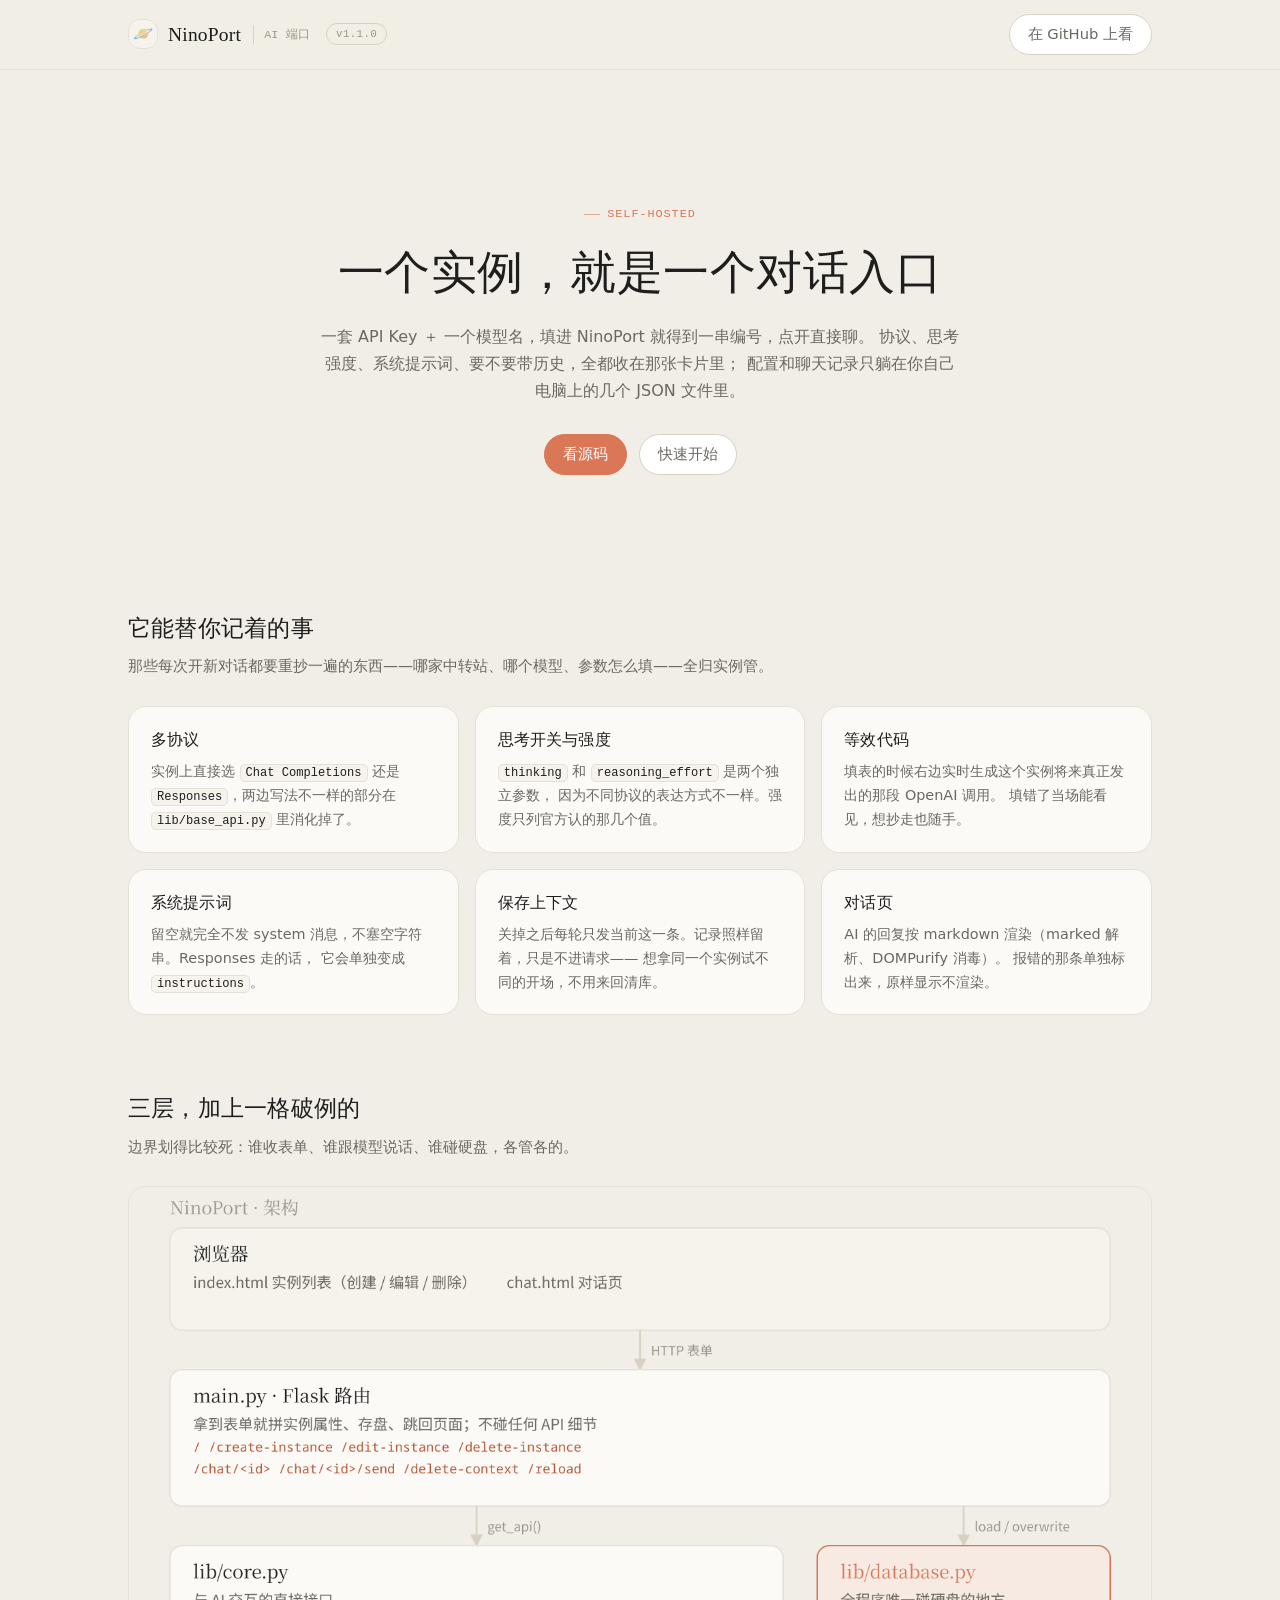
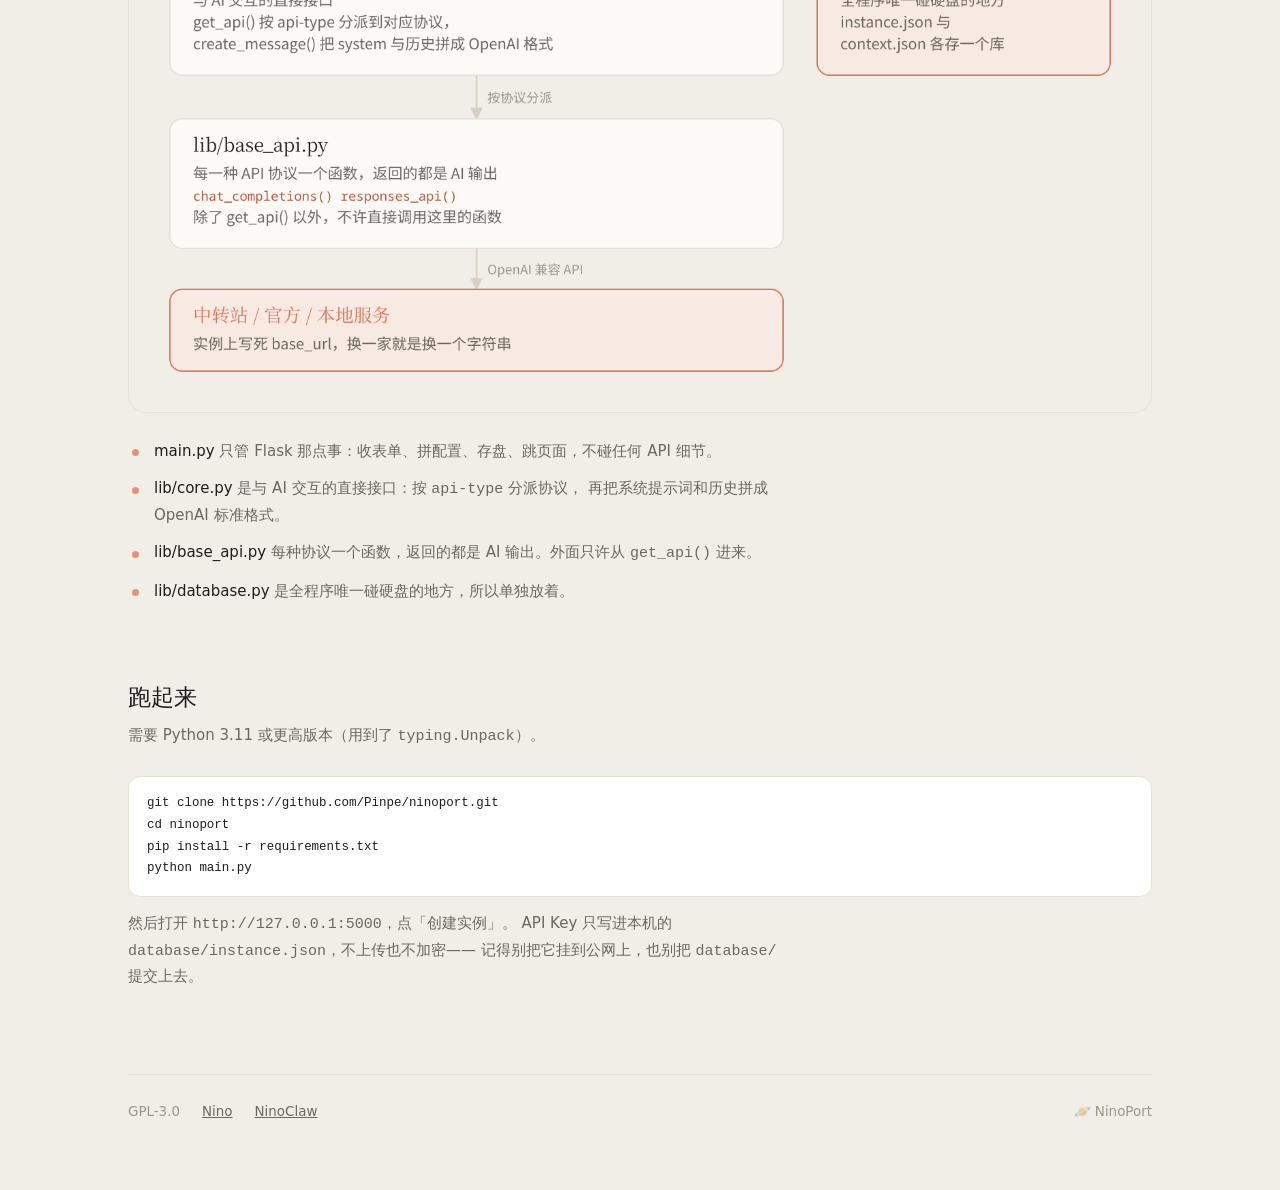
==== index.html @ 9b44b769 "1.2.0" ====
<!DOCTYPE html>
<html lang="zh-CN">
<head>
    <meta charset="UTF-8">
    <meta name="viewport" content="width=device-width, initial-scale=1">
    <title>NinoPort 🪐 · AI 端口</title>
    <meta name="description"
          content="NinoPort 是一个跑在自己电脑上的小面板，一个实例就是一套 API Key 加一个模型，点开就能聊。">

    <!-- 图标＝🪐，由 Noto Color Emoji 渲成 PNG 放在 static/ 里 -->
    <link rel="icon" type="image/png" sizes="32x32" href="static/favicon-32.png">
    <link rel="icon" type="image/png" sizes="64x64" href="static/favicon-64.png">
    <link rel="apple-touch-icon" href="static/apple-touch-icon.png">

    <!-- 跟程序前端共用同一张样式表：配色、字体、按钮、代码块全从它来，
         下面那段 <style> 只补官网自己的几块（首屏、功能卡、分成小节） -->
    <link rel="stylesheet" href="static/style.css">

    <style>
        /* ── 官网专用 ──────────────────────────────────────────────────────── */
        a.btn { text-decoration: none; }

        .site-hero {
            text-align: center;
            padding: 76px 0 60px;
        }

        .site-hero .page-eyebrow { margin-bottom: 18px; }

        .site-hero h1 {
            font-size: clamp(1.85rem, 4.2vw, 2.9rem);
            margin: 0 auto 18px;
            max-width: 17em;
        }

        .site-hero .hero-desc {
            margin: 0 auto;
            max-width: 40em;
            color: var(--text-2);
            font-size: 1rem;
        }

        .hero-actions {
            display: flex;
            flex-wrap: wrap;
            gap: 12px;
            justify-content: center;
            margin-top: 30px;
        }

        /* 一节一节往下走 */
        .sec { margin-top: 78px; }

        .sec > h2 {
            font-size: 1.45rem;
            margin-bottom: 10px;
        }

        .sec-lead {
            margin: 0 0 26px;
            max-width: 44em;
            color: var(--text-2);
        }

        /* 功能卡：跟实例卡一个血统——浅底、细描边、几乎不用阴影 */
        .feat-grid {
            display: grid;
            grid-template-columns: repeat(auto-fill, minmax(252px, 1fr));
            gap: 16px;
        }

        .feat-card {
            background: var(--surface);
            border: 1px solid var(--line);
            border-radius: var(--r-lg);
            padding: 22px 22px 20px;
        }

        .feat-card h3 {
            font-size: 1.02rem;
            margin-bottom: 8px;
        }

        .feat-card p {
            margin: 0;
            color: var(--text-2);
            font-size: .9rem;
            line-height: 1.68;
        }

        .feat-card code {
            font-family: var(--font-mono);
            font-size: .84em;
            background: var(--surface-2);
            border: 1px solid var(--line);
            border-radius: 5px;
            padding: 1px 5px;
            color: var(--text);
        }

        .shot {
            display: block;
            width: 100%;
            height: auto;
            border: 1px solid var(--line);
            border-radius: var(--r-lg);
            background: var(--surface-2);
        }

        .layers {
            list-style: none;
            margin: 0;
            padding: 0;
            max-width: 46em;
        }

        .layers li {
            position: relative;
            padding: 0 0 0 26px;
            margin-bottom: 12px;
            color: var(--text-2);
        }

        .layers li::before {
            content: "";
            position: absolute;
            left: 4px;
            top: .72em;
            width: 7px;
            height: 7px;
            border-radius: 50%;
            background: var(--clay);
            opacity: .75;
        }

        .layers b {
            color: var(--text);
            font-weight: 500;
        }

        /* 命令块：借程序的 .code-panel，只把留白调松一点 */
        .cmd { margin-bottom: 14px; }

        .site-foot {
            margin-top: 84px;
            padding-top: 26px;
            border-top: 1px solid var(--line);
            display: flex;
            flex-wrap: wrap;
            gap: 10px 22px;
            align-items: center;
            color: var(--text-3);
            font-size: .84rem;
        }

        .site-foot a { color: var(--text-2); }
        .site-foot .spacer { flex: 1; }

        @media (max-width: 640px) {
            .site-hero { padding: 48px 0 40px; }
            .sec { margin-top: 56px; }
        }
    </style>
</head>
<body>

<header class="topbar">
    <div class="topbar-inner">
        <a class="brand" href="./">
            <span class="brand-logo" aria-hidden="true">🪐</span>
            <span class="brand-name">NinoPort</span>
            <span class="brand-tail">AI 端口</span>
        </a>
        <span class="brand-version">v1.1.0</span>
        <div class="topbar-spacer"></div>
        <a class="btn btn-ghost" href="https://github.com/Pinpe/ninoport">
            在 GitHub 上看
        </a>
    </div>
</header>

<main class="page">

    <!-- ── 首屏 ──────────────────────────────────────────────────────────── -->
    <section class="site-hero">
        <span class="page-eyebrow">Self-hosted</span>
        <h1>一个实例，就是一个对话入口</h1>
        <p class="hero-desc">
            一套 API Key ＋ 一个模型名，填进 NinoPort 就得到一串编号，点开直接聊。
            协议、思考强度、系统提示词、要不要带历史，全都收在那张卡片里；
            配置和聊天记录只躺在你自己电脑上的几个 JSON 文件里。
        </p>
        <div class="hero-actions">
            <a class="btn btn-primary" href="https://github.com/Pinpe/ninoport">
                看源码
            </a>
            <a class="btn btn-ghost" href="#start">快速开始</a>
        </div>
    </section>

    <!-- ── 功能 ──────────────────────────────────────────────────────────── -->
    <section class="sec">
        <h2>它能替你记着的事</h2>
        <p class="sec-lead">
            那些每次开新对话都要重抄一遍的东西——哪家中转站、哪个模型、参数怎么填——全归实例管。
        </p>

        <div class="feat-grid">
            <div class="feat-card">
                <h3>多协议</h3>
                <p>实例上直接选 <code>Chat Completions</code> 还是
                   <code>Responses</code>，两边写法不一样的部分在 <code>lib/base_api.py</code>
                   里消化掉了。</p>
            </div>
            <div class="feat-card">
                <h3>思考开关与强度</h3>
                <p><code>thinking</code> 和 <code>reasoning_effort</code> 是两个独立参数，
                   因为不同协议的表达方式不一样。强度只列官方认的那几个值。</p>
            </div>
            <div class="feat-card">
                <h3>等效代码</h3>
                <p>填表的时候右边实时生成这个实例将来真正发出的那段 OpenAI 调用。
                   填错了当场能看见，想抄走也随手。</p>
            </div>
            <div class="feat-card">
                <h3>系统提示词</h3>
                <p>留空就完全不发 system 消息，不塞空字符串。Responses 走的话，
                   它会单独变成 <code>instructions</code>。</p>
            </div>
            <div class="feat-card">
                <h3>保存上下文</h3>
                <p>关掉之后每轮只发当前这一条。记录照样留着，只是不进请求——
                   想拿同一个实例试不同的开场，不用来回清库。</p>
            </div>
            <div class="feat-card">
                <h3>对话页</h3>
                <p>AI 的回复按 markdown 渲染（marked 解析、DOMPurify 消毒）。
                   报错的那条单独标出来，原样显示不渲染。</p>
            </div>
        </div>
    </section>

    <!-- ── 架构 ──────────────────────────────────────────────────────────── -->
    <section class="sec">
        <h2>三层，加上一格破例的</h2>
        <p class="sec-lead">
            边界划得比较死：谁收表单、谁跟模型说话、谁碰硬盘，各管各的。
        </p>

        <img class="shot" src="readme_src/architecture.png"
             alt="NinoPort 架构图：浏览器 → main.py 路由 → lib/core.py → lib/base_api.py → 外部 API；lib/database.py 单独管磁盘">

        <ul class="layers" style="margin-top:26px">
            <li><b>main.py</b> 只管 Flask 那点事：收表单、拼配置、存盘、跳页面，不碰任何 API 细节。</li>
            <li><b>lib/core.py</b> 是与 AI 交互的直接接口：按 <code>api-type</code> 分派协议，
                再把系统提示词和历史拼成 OpenAI 标准格式。</li>
            <li><b>lib/base_api.py</b> 每种协议一个函数，返回的都是 AI 输出。外面只许从
                <code>get_api()</code> 进来。</li>
            <li><b>lib/database.py</b> 是全程序唯一碰硬盘的地方，所以单独放着。</li>
        </ul>
    </section>

    <!-- ── 快速开始 ──────────────────────────────────────────────────────── -->
    <section class="sec" id="start">
        <h2>跑起来</h2>
        <p class="sec-lead">
            需要 Python 3.11 或更高版本（用到了 <code>typing.Unpack</code>）。
        </p>

        <pre class="code-panel cmd">git clone https://github.com/Pinpe/ninoport.git
cd ninoport
pip install -r requirements.txt
python main.py</pre>

        <p class="sec-lead">
            然后打开 <code>http://127.0.0.1:5000</code>，点「创建实例」。
            API Key 只写进本机的 <code>database/instance.json</code>，不上传也不加密——
            记得别把它挂到公网上，也别把 <code>database/</code> 提交上去。
        </p>
    </section>

    <footer class="site-foot">
        <span>GPL-3.0</span>
        <a href="https://github.com/Pinpe/nino-ai-chat">Nino</a>
        <a href="https://github.com/Pinpe/ninoclaw">NinoClaw</a>
        <span class="spacer"></span>
        <span>🪐 NinoPort</span>
    </footer>

</main>

</body>
</html>
---- static/style.css ----
/* ============================================================================
   NinoPort · 前端样式表
   浅色人文风 —— 参考 Anthropic 的设计语言：米白纸感底色、衬线标题、
   克制的陶土色点缀、细描边、几乎不用阴影。
   列表页（index.html）与聊天页（chat.html）共用这一张表。
   ========================================================================== */

/* ── 设计变量 ─────────────────────────────────────────────────────────────── */
:root {
    /* 纸与墨 */
    --bg:          #F0EEE6;   /* 页面底色，暖米白 */
    --surface:     #FBFAF7;   /* 卡片 / 弹窗面板 */
    --surface-2:   #F5F3EC;   /* 次级面板、代码块底 */
    --surface-3:   #FFFFFF;   /* 气泡、输入框 */

    --text:        #1F1E1D;
    --text-2:      #6B6862;
    --text-3:      #9C978C;

    --line:        #E5E1D6;
    --line-2:      #D6D1C2;

    /* 陶土色（accent） */
    --clay:        #D97757;
    --clay-deep:   #B65636;
    --clay-soft:   #F7EAE3;
    --clay-line:   #EFD6CA;

    --danger:      #B4432F;
    --danger-soft: #FBECE7;
    --danger-line: #F0D2C8;

    /* 代码染色 */
    --code-kw:     #B0552E;
    --code-str:    #587A55;
    --code-key:    #3E6E8E;
    --code-num:    #8A6A3B;
    --code-com:    #A29D92;

    /* 形状 */
    --r-sm: 8px;
    --r-md: 12px;
    --r-lg: 18px;
    --r-xl: 24px;
    --r-pill: 999px;

    --shadow-sm: 0 1px 2px rgba(31, 30, 29, .05);
    --shadow-md: 0 6px 24px rgba(31, 30, 29, .09);
    --shadow-lg: 0 24px 70px rgba(31, 30, 29, .18);

    --ease: cubic-bezier(.4, 0, .2, 1);
    --dur: .18s;

    /* 字体：全部本地字体簇，不走 CDN */
    /* 标题＝宋体：思源宋体（Noto Serif CJK SC）本机已装，浏览器标准 serif
       栈在这台机器上也是指到它；后面几个是别的机器上的同族宋体备胎 */
    --font-serif: 'Noto Serif CJK SC', 'Source Han Serif SC', 'Songti SC',
                  'SimSun', 'Times New Roman', serif;
    --font-sans:  'Noto Sans CJK SC', 'Noto Sans SC', -apple-system,
                  BlinkMacSystemFont, 'Segoe UI', 'PingFang SC',
                  'Microsoft YaHei', system-ui, sans-serif;
    --font-mono:  'JetBrainsMonoNL Nerd Font', 'JetBrains Mono', 'Noto Sans Mono',
                  ui-monospace, 'SF Mono', Menlo, Consolas, monospace;
}

/* ── 基础 ─────────────────────────────────────────────────────────────────── */
*,
*::before,
*::after { box-sizing: border-box; }

html { -webkit-text-size-adjust: 100%; }

body {
    margin: 0;
    background: var(--bg);
    color: var(--text);
    font-family: var(--font-sans);
    font-size: 15px;
    line-height: 1.7;
    -webkit-font-smoothing: antialiased;
    -moz-osx-font-smoothing: grayscale;
}

h1, h2, h3 {
    margin: 0;
    font-family: var(--font-serif);
    /* 思源宋体 400/500/600/700 全档都在，500＝Medium 是标题最稳的一档；
       再往上加粗，中文和西文一起发胖（实测比过 400/500/600/700） */
    font-weight: 500;
    line-height: 1.35;
    letter-spacing: .01em;
}

p { margin: 0; }

a { color: inherit; }

svg { display: block; }

::selection { background: var(--clay-soft); color: var(--clay-deep); }

:focus-visible {
    outline: 2px solid var(--clay);
    outline-offset: 2px;
    border-radius: 4px;
}

/* 细滚动条 */
* { scrollbar-width: thin; scrollbar-color: var(--line-2) transparent; }
*::-webkit-scrollbar { width: 10px; height: 10px; }
*::-webkit-scrollbar-thumb {
    background: var(--line-2);
    border: 3px solid transparent;
    border-radius: var(--r-pill);
    background-clip: content-box;
}
*::-webkit-scrollbar-thumb:hover { background: var(--text-3); background-clip: content-box; }

/* ── 顶栏 ─────────────────────────────────────────────────────────────────── */
.topbar {
    position: sticky;
    top: 0;
    z-index: 30;
    background: rgba(240, 238, 230, .82);
    backdrop-filter: saturate(140%) blur(12px);
    -webkit-backdrop-filter: saturate(140%) blur(12px);
    border-bottom: 1px solid var(--line);
}

.topbar-inner {
    max-width: 1080px;
    margin: 0 auto;
    padding: 14px 28px;
    display: flex;
    align-items: center;
    gap: 16px;
}

.brand {
    display: inline-flex;
    align-items: center;
    gap: 10px;
    text-decoration: none;
    color: var(--text);
}

/* 站点标记：🪐 坐在一个浅色小方格里 */
.brand-logo {
    flex: none;
    display: inline-flex;
    align-items: center;
    justify-content: center;
    width: 30px;
    height: 30px;
    border: 1px solid var(--line);
    border-radius: var(--r-md);
    background: var(--surface-2);
    font-size: 1.02rem;
    line-height: 1;
}

.brand-name {
    font-family: var(--font-serif);
    font-size: 1.22rem;
    font-weight: 500;
    letter-spacing: .01em;
}

.brand-tail {
    font-family: var(--font-mono);
    font-size: .72rem;
    color: var(--text-3);
    letter-spacing: .02em;
    padding-left: 10px;
    margin-left: 2px;
    border-left: 1px solid var(--line-2);
}

.brand-version {
    flex: none;
    font-family: var(--font-mono);
    font-size: .68rem;
    line-height: 1.5;
    letter-spacing: .03em;
    color: var(--text-3);
    padding: 2px 9px;
    border: 1px solid var(--line-2);
    border-radius: var(--r-pill);
}

.topbar-spacer { flex: 1; }

/* ── 按钮 ─────────────────────────────────────────────────────────────────── */
.btn {
    display: inline-flex;
    align-items: center;
    justify-content: center;
    gap: 8px;
    padding: 9px 18px;
    border: 1px solid transparent;
    border-radius: var(--r-pill);
    background: transparent;
    color: var(--text);
    font-family: inherit;
    font-size: .92rem;
    font-weight: 500;
    line-height: 1.4;
    text-decoration: none;
    cursor: pointer;
    white-space: nowrap;
    transition: background var(--dur) var(--ease), border-color var(--dur) var(--ease),
                color var(--dur) var(--ease), transform var(--dur) var(--ease);
}

.btn:active { transform: translateY(1px); }

.btn-primary {
    background: var(--clay);
    color: #fff;
    border-color: var(--clay);
}
.btn-primary:hover { background: var(--clay-deep); border-color: var(--clay-deep); }

.btn-ghost {
    border-color: var(--line-2);
    color: var(--text-2);
    background: var(--surface-3);
}
.btn-ghost:hover { border-color: var(--text-3); color: var(--text); }

.btn-danger {
    background: var(--danger);
    border-color: var(--danger);
    color: #fff;
}
.btn-danger:hover { background: #9C3826; border-color: #9C3826; }
.btn-danger:focus-visible { outline-color: var(--danger); }

.btn svg { width: 16px; height: 16px; flex: none; }

.icon-btn {
    display: inline-flex;
    align-items: center;
    justify-content: center;
    width: 34px;
    height: 34px;
    padding: 0;
    border: 1px solid transparent;
    border-radius: var(--r-md);
    background: transparent;
    color: var(--text-3);
    cursor: pointer;
    transition: background var(--dur) var(--ease), color var(--dur) var(--ease),
                border-color var(--dur) var(--ease), transform var(--dur) var(--ease);
}
.icon-btn:active { transform: scale(.92); }
.icon-btn svg { width: 17px; height: 17px; }
.icon-btn:hover { background: var(--surface-2); color: var(--text); }
.icon-btn.danger:hover {
    background: var(--danger-soft);
    color: var(--danger);
    border-color: var(--danger-line);
}

/* ── 页面骨架 ─────────────────────────────────────────────────────────────── */
.page {
    max-width: 1080px;
    margin: 0 auto;
    padding: 52px 28px 72px;
}

.page-head {
    margin-bottom: 30px;
    max-width: 640px;
}

.page-eyebrow {
    display: inline-flex;
    align-items: center;
    gap: 7px;
    font-family: var(--font-mono);
    font-size: .74rem;
    letter-spacing: .08em;
    text-transform: uppercase;
    color: var(--clay);
    margin-bottom: 12px;
}
.page-eyebrow::before {
    content: '';
    width: 16px;
    height: 1px;
    background: currentColor;
    opacity: .6;
}

.page-title {
    font-size: 2rem;
    margin-bottom: 10px;
}

.page-desc {
    color: var(--text-2);
    font-size: .95rem;
}

.page-desc code {
    font-family: var(--font-mono);
    font-size: .86em;
    background: var(--surface-2);
    border: 1px solid var(--line);
    border-radius: 5px;
    padding: 1px 5px;
    color: var(--text);
}

/* ── 实例列表 ─────────────────────────────────────────────────────────────── */
.instance-grid {
    display: grid;
    grid-template-columns: repeat(auto-fill, minmax(272px, 1fr));
    gap: 16px;
}

.instance-card {
    position: relative;
    display: flex;
    flex-direction: column;
    gap: 10px;
    padding: 20px 20px 18px;
    background: var(--surface);
    border: 1px solid var(--line);
    border-radius: var(--r-lg);
    box-shadow: var(--shadow-sm);
    transition: border-color var(--dur) var(--ease), transform var(--dur) var(--ease),
                box-shadow var(--dur) var(--ease), background var(--dur) var(--ease);
}

.instance-card:hover {
    border-color: var(--clay-line);
    background: var(--surface-3);
    transform: translateY(-2px);
    box-shadow: var(--shadow-md);
}

/* 按下时压回去一点 —— 点的是铺满整卡的 .card-link，:active 会沿激活链
   冒到卡片本身；写在 :hover 后面，同权重时这一条胜出 */
.instance-card:active {
    transform: translateY(0) scale(.988);
    border-color: var(--line-2);
    box-shadow: var(--shadow-sm);
}

/* 整卡可点：铺一层透明链接，删除按钮压在上面 */
.card-link {
    position: absolute;
    inset: 0;
    border-radius: inherit;
    z-index: 1;
}

.card-link:focus-visible { outline-offset: 3px; }

.card-head {
    position: relative;
    z-index: 2;
    display: flex;
    align-items: flex-start;
    justify-content: space-between;
    gap: 10px;
    pointer-events: none; /* 默认穿透给 card-link */
}

.card-head .icon-btn { pointer-events: auto; }

/* 卡片右上角那组按钮（编辑 / 清空记录 / 删除） */
.card-actions {
    display: flex;
    align-items: center;
    gap: 1px;
    flex: none;
}

.card-model {
    font-family: var(--font-serif);
    font-size: 1.16rem;
    font-weight: 500;
    line-height: 1.4;
    overflow-wrap: anywhere;
}

.card-id {
    font-family: var(--font-mono);
    font-size: .76rem;
    color: var(--text-3);
    letter-spacing: .04em;
}

.card-foot {
    position: relative;
    z-index: 2;
    pointer-events: none;
    margin-top: 4px;
    padding-top: 12px;
    border-top: 1px solid var(--line);
    font-size: .82rem;
    color: var(--clay);
    display: flex;
    align-items: center;
    gap: 6px;
}

.card-foot svg { width: 14px; height: 14px; }

/* ── 空状态 ───────────────────────────────────────────────────────────────── */
.empty {
    display: flex;
    flex-direction: column;
    align-items: center;
    text-align: center;
    gap: 6px;
    padding: 64px 24px;
    background: var(--surface);
    border: 1px dashed var(--line-2);
    border-radius: var(--r-lg);
}

.empty-mark {
    width: 44px;
    height: 44px;
    color: var(--line-2);
    margin-bottom: 8px;
}

.empty-title {
    font-family: var(--font-serif);
    font-size: 1.1rem;
    font-weight: 500;
}

.empty-desc {
    color: var(--text-2);
    font-size: .9rem;
    max-width: 380px;
    margin-bottom: 14px;
}

/* ── 弹窗 ─────────────────────────────────────────────────────────────────── */
.modal-mask {
    position: fixed;
    inset: 0;
    z-index: 100;
    display: none;
    align-items: center;
    justify-content: center;
    padding: 24px;
    background: rgba(31, 30, 29, .38);
    backdrop-filter: blur(3px);
    -webkit-backdrop-filter: blur(3px);
}

.modal-mask.is-open {
    display: flex;
    animation: mask-in .16s var(--ease);
}

@keyframes mask-in { from { opacity: 0; } to { opacity: 1; } }

.modal-panel {
    display: flex;
    flex-direction: column;
    width: 100%;
    max-height: calc(100vh - 48px);
    max-height: calc(100dvh - 48px);
    background: var(--surface);
    border: 1px solid var(--line);
    border-radius: var(--r-xl);
    box-shadow: var(--shadow-lg);
    overflow: hidden;
    animation: panel-in .2s var(--ease);
}

@keyframes panel-in {
    from { opacity: 0; transform: translateY(10px) scale(.985); }
    to   { opacity: 1; transform: none; }
}

.modal-lg { max-width: 1040px; }
.modal-sm { max-width: 420px; }

.modal-head {
    display: flex;
    align-items: flex-start;
    gap: 16px;
    padding: 22px 24px 18px;
    border-bottom: 1px solid var(--line);
}

.modal-head-text { flex: 1; min-width: 0; }

.modal-title {
    font-family: var(--font-serif);
    font-size: 1.24rem;
    font-weight: 500;
}

.modal-sub {
    color: var(--text-2);
    font-size: .86rem;
    margin-top: 3px;
}

.modal-close {
    flex: none;
    margin: -4px -6px 0 0;
}

.modal-body {
    flex: 1;
    min-height: 0;
    overflow: hidden;
    /* 自己也当弹性列 ——— 见下面 .create-body 的注释 */
    display: flex;
    flex-direction: column;
}

.modal-foot {
    display: flex;
    align-items: center;
    gap: 10px;
    padding: 16px 24px;
    border-top: 1px solid var(--line);
    background: var(--surface);
}

.modal-foot .spacer { flex: 1; }

.modal-foot-note {
    font-size: .8rem;
    color: var(--text-3);
}

/* 纵向滚动的小弹窗 */
.modal-scroll { overflow-y: auto; padding: 22px 24px; }

/* ── 创建实例：大弹窗，左右两栏 ──────────────────────────────────────────── */
/* 两栏的高必须由外面「给」，不能由内容「顶」：
   之前写 height:100% —— 面板只有 max-height（高度不确定），
   .modal-body 又是 flex 项 → 百分比算不出来、退回 auto → 左栏被撑到 720px 高，
   比容器还高 265px，于是它自己不溢出、overflow-y 永远不生效，
   内容被 .modal-body 的 overflow:hidden 直接切掉（他说的「被截断」就是这个）。
   改成 flex 拿高度 + 行高 minmax(0,1fr)，两栏才真的 = 容器高，左栏才会滚。 */
.create-body {
    display: grid;
    grid-template-columns: minmax(0, 1fr) minmax(0, 1fr);
    grid-template-rows: minmax(0, 1fr);
    flex: 1;
    min-height: 0;
}

.create-pane {
    min-width: 0;
    min-height: 0;
    overflow-y: auto;
    overscroll-behavior: contain;   /* 滚到底别带着后面整页一起滚 */
    /* 窗口矮的时候这里是唯一提示「下面还有」，别用太浅的色 */
    scrollbar-color: var(--text-3) transparent;
    padding: 20px 24px 18px;
}

.create-pane + .create-pane {
    border-left: 1px solid var(--line);
    background: var(--surface-2);
}

.field { margin-bottom: 13px; }

.field-label {
    display: flex;
    align-items: baseline;
    gap: 8px;
    margin-bottom: 7px;
    font-size: .88rem;
    font-weight: 500;
}

.field-tag {
    font-family: var(--font-mono);
    font-size: .7rem;
    color: var(--text-3);
    letter-spacing: .02em;
}

.field-hint {
    margin-top: 4px;
    font-size: .78rem;
    line-height: 1.6;
    color: var(--text-3);
}

.input,
.textarea,
.select {
    width: 100%;
    padding: 10px 13px;
    background: var(--surface-3);
    border: 1px solid var(--line-2);
    border-radius: var(--r-md);
    color: var(--text);
    font-family: var(--font-mono);
    font-size: .87rem;
    line-height: 1.5;
    transition: border-color var(--dur) var(--ease), box-shadow var(--dur) var(--ease),
                background var(--dur) var(--ease);
}

/* 系统提示词框：不给手动拖角（在会滚的左栏里拖着别扭），改成跟着内容
   自己长高，长到 240px 为止、再多就在框里滚。高度由 JS 设（见 index.html） */
.textarea {
    font-family: var(--font-sans);
    font-size: .9rem;
    line-height: 1.65;
    resize: none;
    min-height: 84px;
    max-height: 240px;
    overflow-y: auto;
}

.select {
    appearance: none;
    -webkit-appearance: none;
    padding-right: 36px;
    cursor: pointer;
    background-image: url("data:image/svg+xml,%3Csvg xmlns='http://www.w3.org/2000/svg' viewBox='0 0 24 24' fill='none' stroke='%236B6862' stroke-width='2' stroke-linecap='round'%3E%3Cpath d='m6 9 6 6 6-6'/%3E%3C/svg%3E");
    background-repeat: no-repeat;
    background-position: right 11px center;
    background-size: 15px;
}

.input::placeholder,
.textarea::placeholder { color: var(--text-3); font-family: var(--font-sans); }

.input:focus,
.textarea:focus,
.select:focus {
    outline: none;
    border-color: var(--clay);
    background: var(--surface-3);
    box-shadow: 0 0 0 3px var(--clay-soft);
}

/* 开关式复选框 */
.switch-row {
    display: flex;
    align-items: flex-start;
    gap: 11px;
    padding: 11px 13px;
    background: var(--surface-3);
    border: 1px solid var(--line-2);
    border-radius: var(--r-md);
    cursor: pointer;
    transition: border-color var(--dur) var(--ease), background var(--dur) var(--ease);
}

.switch-row:hover { border-color: var(--text-3); }

.switch-row input[type="checkbox"] {
    appearance: none;
    -webkit-appearance: none;
    flex: none;
    width: 34px;
    height: 20px;
    margin: 1px 0 0;
    border-radius: var(--r-pill);
    background: var(--line-2);
    position: relative;
    cursor: pointer;
    transition: background var(--dur) var(--ease);
}

.switch-row input[type="checkbox"]::after {
    content: '';
    position: absolute;
    top: 2px;
    left: 2px;
    width: 16px;
    height: 16px;
    border-radius: 50%;
    background: #fff;
    box-shadow: var(--shadow-sm);
    transition: transform var(--dur) var(--ease);
}

.switch-row input[type="checkbox"]:checked { background: var(--clay); }
.switch-row input[type="checkbox"]:checked::after { transform: translateX(14px); }
.switch-row input[type="checkbox"]:focus-visible { outline: 2px solid var(--clay); outline-offset: 2px; }

.switch-text { display: block; min-width: 0; }
.switch-title { display: block; font-size: .88rem; font-weight: 500; line-height: 1.5; }
.switch-desc {
    display: block;
    font-size: .78rem;
    color: var(--text-3);
    line-height: 1.55;
    margin-top: 2px;
}

/* ── 右侧：等效 API 代码 ──────────────────────────────────────────────────── */
.code-head {
    display: flex;
    align-items: center;
    gap: 10px;
    margin-bottom: 12px;
}

.code-head-label {
    font-family: var(--font-mono);
    font-size: .74rem;
    letter-spacing: .08em;
    text-transform: uppercase;
    color: var(--text-3);
}

.code-head .spacer { flex: 1; }

.code-copy {
    font-family: var(--font-sans);
    font-size: .78rem;
    color: var(--text-2);
    background: var(--surface-3);
    border: 1px solid var(--line-2);
    border-radius: var(--r-pill);
    padding: 4px 12px;
    cursor: pointer;
    display: inline-flex;
    align-items: center;
    gap: 6px;
    transition: all var(--dur) var(--ease);
}
.code-copy svg { width: 13px; height: 13px; }
.code-copy:hover { border-color: var(--text-3); color: var(--text); }
.code-copy.is-done { color: var(--code-str); border-color: var(--code-str); }

.code-panel {
    margin: 0;
    padding: 16px 18px;
    background: var(--surface-3);
    border: 1px solid var(--line);
    border-radius: var(--r-md);
    font-family: var(--font-mono);
    font-size: .78rem;
    line-height: 1.75;
    color: var(--text);
    overflow-x: auto;
    white-space: pre;
    tab-size: 4;
    -moz-tab-size: 4;
}

.tok-kw  { color: var(--code-kw); }
.tok-str { color: var(--code-str); }
.tok-key { color: var(--code-key); }
.tok-num { color: var(--code-num); }
.tok-com { color: var(--code-com); font-style: italic; }

.code-note {
    margin-top: 12px;
    font-size: .78rem;
    line-height: 1.65;
    color: var(--text-3);
}

/* ── 删除确认：小弹窗 ─────────────────────────────────────────────────────── */
.confirm-text {
    font-size: .92rem;
    color: var(--text-2);
    line-height: 1.75;
}

.confirm-target {
    display: inline-block;
    font-family: var(--font-mono);
    font-size: .84rem;
    color: var(--text);
    background: var(--surface-2);
    border: 1px solid var(--line);
    border-radius: 5px;
    padding: 1px 6px;
    margin: 0 2px;
}

.confirm-warn { color: var(--danger); }

/* ============================================================================
   聊天页
   ========================================================================== */
.chat-shell {
    display: flex;
    flex-direction: column;
    height: 100vh;
    height: 100dvh;
}

.chat-topbar {
    flex: none;
    display: flex;
    align-items: center;
    gap: 12px;
    padding: 12px 20px;
    background: rgba(240, 238, 230, .86);
    backdrop-filter: saturate(140%) blur(12px);
    -webkit-backdrop-filter: saturate(140%) blur(12px);
    border-bottom: 1px solid var(--line);
}

.chat-title { flex: 1; min-width: 0; }

.chat-id {
    font-family: var(--font-serif);
    font-size: 1.05rem;
    font-weight: 500;
}

.chat-sub {
    font-family: var(--font-mono);
    font-size: .74rem;
    color: var(--text-3);
    letter-spacing: .03em;
    margin-left: 8px;
}

.chat-scroll {
    flex: 1;
    min-height: 0;
    overflow-y: auto;
    overscroll-behavior: contain;
}

.chat-inner {
    max-width: 780px;
    margin: 0 auto;
    padding: 30px 20px 8px;
    display: flex;
    flex-direction: column;
    gap: 16px;
}

.chat-empty {
    text-align: center;
    padding: 60px 20px;
    color: var(--text-3);
}
.chat-empty .empty-mark { margin: 0 auto 12px; }
.chat-empty-title {
    font-family: var(--font-serif);
    font-size: 1.05rem;
    color: var(--text-2);
}

/* 气泡 */
.msg-row { display: flex; }
.msg-row.msg-user { justify-content: flex-end; }
.msg-row.msg-ai   { justify-content: flex-start; }

.bubble {
    max-width: 84%;
    padding: 11px 16px;
    border-radius: 16px;
    font-size: .93rem;
    line-height: 1.72;
    word-break: break-word;
    overflow-wrap: anywhere;
}

.bubble-text { white-space: pre-wrap; }

/* 用户：陶土色实心，右下角收一点 */
.msg-user .bubble {
    background: var(--clay);
    color: #fff;
    border-bottom-right-radius: 6px;
}

/* AI：纸白 + 细描边，左下角收一点 */
.msg-ai .bubble {
    background: var(--surface-3);
    border: 1px solid var(--line);
    color: var(--text);
    border-bottom-left-radius: 6px;
    box-shadow: var(--shadow-sm);
}

.msg-ai .bubble.is-error {
    background: var(--danger-soft);
    border-color: var(--danger-line);
}

/* 等待回复 */
.msg-ai .bubble.is-waiting {
    display: inline-flex;
    align-items: center;
    gap: 8px;
    color: var(--text-3);
    font-size: .87rem;
}

/* 「正在回复」和后面那三点之间的呼吸位（原来 8px，太贴着字了） */
.waiting-line {
    display: inline-flex;
    align-items: center;
    gap: 14px;
}

.dots { display: inline-flex; gap: 3px; }
.dots i {
    width: 4px;
    height: 4px;
    border-radius: 50%;
    background: currentColor;
    animation: dot-pulse 1.1s var(--ease) infinite;
}
.dots i:nth-child(2) { animation-delay: .16s; }
.dots i:nth-child(3) { animation-delay: .32s; }

@keyframes dot-pulse {
    0%, 60%, 100% { opacity: .25; transform: translateY(0); }
    30%           { opacity: 1;   transform: translateY(-2px); }
}

/* ═══ AI 回复的 markdown 样式 ═════════════════════════════════════════════
   只作用于 .bubble-text.md（也就是渲染过的 AI 气泡）。你说的、报错的
   气泡没有这个类，照旧按纯文本 pre-wrap 显示，换行不会被吃掉。 */
.bubble-text.md {
    white-space: normal;   /* 这里交给 HTML 排版；pre-wrap 会让源码里的缩进全跑出来 */
}

.bubble-text.md > *:first-child { margin-top: 0; }
.bubble-text.md > *:last-child  { margin-bottom: 0; }

.bubble-text.md p { margin: 0 0 .72em; }

.bubble-text.md h1,
.bubble-text.md h2,
.bubble-text.md h3,
.bubble-text.md h4,
.bubble-text.md h5,
.bubble-text.md h6 {
    font-family: var(--font-serif);
    font-weight: 500;
    line-height: 1.4;
    margin: 1.15em 0 .5em;
}
.bubble-text.md h1 { font-size: 1.3em; }
.bubble-text.md h2 { font-size: 1.18em; }
.bubble-text.md h3 { font-size: 1.07em; }
.bubble-text.md h4,
.bubble-text.md h5,
.bubble-text.md h6 { font-size: 1em; color: var(--text-2); }

.bubble-text.md ul,
.bubble-text.md ol { margin: 0 0 .72em; padding-left: 1.45em; }
.bubble-text.md li { margin: .18em 0; }
.bubble-text.md li > ul,
.bubble-text.md li > ol { margin: .18em 0 .1em; }
.bubble-text.md li::marker { color: var(--clay); }
.bubble-text.md ul li::marker { font-size: .9em; }

.bubble-text.md strong { font-weight: 600; }
.bubble-text.md em { font-style: italic; }
.bubble-text.md del { color: var(--text-3); }

.bubble-text.md a {
    color: var(--clay-deep);
    text-decoration: underline;
    text-underline-offset: 2px;
    text-decoration-color: var(--clay-line);
}
.bubble-text.md a:hover { text-decoration-color: var(--clay-deep); }

/* 行内代码 */
.bubble-text.md code {
    font-family: var(--font-mono);
    font-size: .88em;
    background: var(--surface-2);
    border: 1px solid var(--line);
    border-radius: 5px;
    padding: .1em .34em;
    white-space: break-spaces;
}

/* 代码块 */
.bubble-text.md pre {
    background: var(--surface-2);
    border: 1px solid var(--line);
    border-radius: var(--r-sm);
    padding: 11px 13px;
    margin: 0 0 .72em;
    overflow-x: auto;
    line-height: 1.6;
}
.bubble-text.md pre code {
    background: none;
    border: 0;
    border-radius: 0;
    padding: 0;
    font-size: .86em;
    white-space: pre;
}

.bubble-text.md blockquote {
    margin: 0 0 .72em;
    padding: .1em 0 .1em .85em;
    border-left: 3px solid var(--clay-line);
    color: var(--text-2);
}
.bubble-text.md blockquote > *:last-child { margin-bottom: 0; }

.bubble-text.md hr {
    border: 0;
    border-top: 1px solid var(--line-2);
    margin: 1em 0;
}

/* 表格：气泡窄，宽了就让它自己横着滚，别撑破。
   气泡本身是 flex 项、宽度由内容顶出来，「把短列压断行」的元凶不是宽度，
   是下面 th/td 上的 overflow-wrap —— 见那儿的注释 */
.bubble-text.md table {
    display: block;
    width: 100%;
    max-width: 100%;
    overflow-x: auto;
    border-collapse: collapse;
    margin: 0 0 .72em;
    font-size: .92em;
}
.bubble-text.md th,
.bubble-text.md td {
    border: 1px solid var(--line-2);
    padding: 5px 10px;
    text-align: left;
    /* 气泡上挂着 overflow-wrap:anywhere（为了让长网址在正文里断行），
       它会把单元格的「最小宽度」算成一个字符 —— 短列于是被压到只剩一个字，
       「string」断成 stri/ng。表格里改回 normal，单元格至少放得下最长的词；
       真放不下就整张表横向滚动，反正上面有 overflow-x */
    overflow-wrap: normal;
    word-break: normal;
}
.bubble-text.md th { background: var(--surface-2); font-weight: 600; }

.bubble-text.md img {
    max-width: 100%;
    height: auto;
    border-radius: var(--r-sm);
    border: 1px solid var(--line);
}

/* 输入区 */
.composer {
    flex: none;
    border-top: 1px solid var(--line);
    background: rgba(240, 238, 230, .9);
    backdrop-filter: saturate(140%) blur(12px);
    -webkit-backdrop-filter: saturate(140%) blur(12px);
}

.composer-inner {
    max-width: 780px;
    margin: 0 auto;
    padding: 14px 20px 18px;
    display: flex;
    align-items: flex-end;
    gap: 10px;
}

.composer-input {
    flex: 1;
    min-width: 0;
    padding: 11px 15px;
    background: var(--surface-3);
    border: 1px solid var(--line-2);
    border-radius: var(--r-lg);
    color: var(--text);
    font-family: var(--font-sans);
    font-size: .93rem;
    line-height: 1.65;
    resize: none;
    max-height: 168px;
    transition: border-color var(--dur) var(--ease), box-shadow var(--dur) var(--ease);
}

.composer-input::placeholder { color: var(--text-3); }

.composer-input:focus {
    outline: none;
    border-color: var(--clay);
    box-shadow: 0 0 0 3px var(--clay-soft);
}

.composer-input:disabled,
.composer-input[readonly] {   /* 发出去之后锁定：只读、照常提交 */
    background: var(--surface-2);
    color: var(--text-2);
    cursor: progress;
}

.btn-send {
    flex: none;
    width: 42px;
    height: 42px;
    padding: 0;
    border-radius: 50%;
}
.btn-send svg { width: 18px; height: 18px; }

.btn-send:disabled {
    background: var(--line-2);
    border-color: var(--line-2);
    color: var(--surface);
    cursor: progress;
    transform: none;
}

.composer-hint {
    max-width: 780px;
    margin: -10px auto 0;
    padding: 0 20px 12px;
    font-size: .74rem;
    color: var(--text-3);
    font-family: var(--font-mono);
    letter-spacing: .01em;
}

/* ── 响应式 ───────────────────────────────────────────────────────────────── */
@media (max-width: 900px) {
    /* 窄屏改单列：两栏按内容上下排，由 .modal-body 整块滚 */
    .create-body {
        grid-template-columns: minmax(0, 1fr);
        grid-template-rows: none;
        flex: none;
    }
    .create-pane + .create-pane {
        border-left: none;
        border-top: 1px solid var(--line);
    }
    .modal-panel { max-height: calc(100dvh - 24px); }
    .create-pane { overflow-y: visible; }
    .modal-body { overflow-y: auto; }
}

@media (max-width: 640px) {
    .page { padding: 34px 18px 56px; }
    .topbar-inner { padding: 12px 18px; }
    .brand-tail { display: none; }
    .page-title { font-size: 1.6rem; }
    .modal-mask { padding: 12px; }
    .modal-head, .modal-foot { padding-left: 18px; padding-right: 18px; }
    .create-pane { padding: 18px; }
    .instance-grid { grid-template-columns: 1fr; }
    .bubble { max-width: 92%; }
    .chat-inner { padding: 20px 14px 6px; }
    .composer-inner { padding: 12px 14px 14px; }
    .composer-hint { padding: 0 14px 10px; }
    .modal-foot-note { display: none; }
}

/* ── 无障碍 ───────────────────────────────────────────────────────────────── */
@media (prefers-reduced-motion: reduce) {
    *, *::before, *::after {
        animation-duration: .01ms !important;
        animation-iteration-count: 1 !important;
        transition-duration: .01ms !important;
    }
}

.no-scroll { overflow: hidden; }
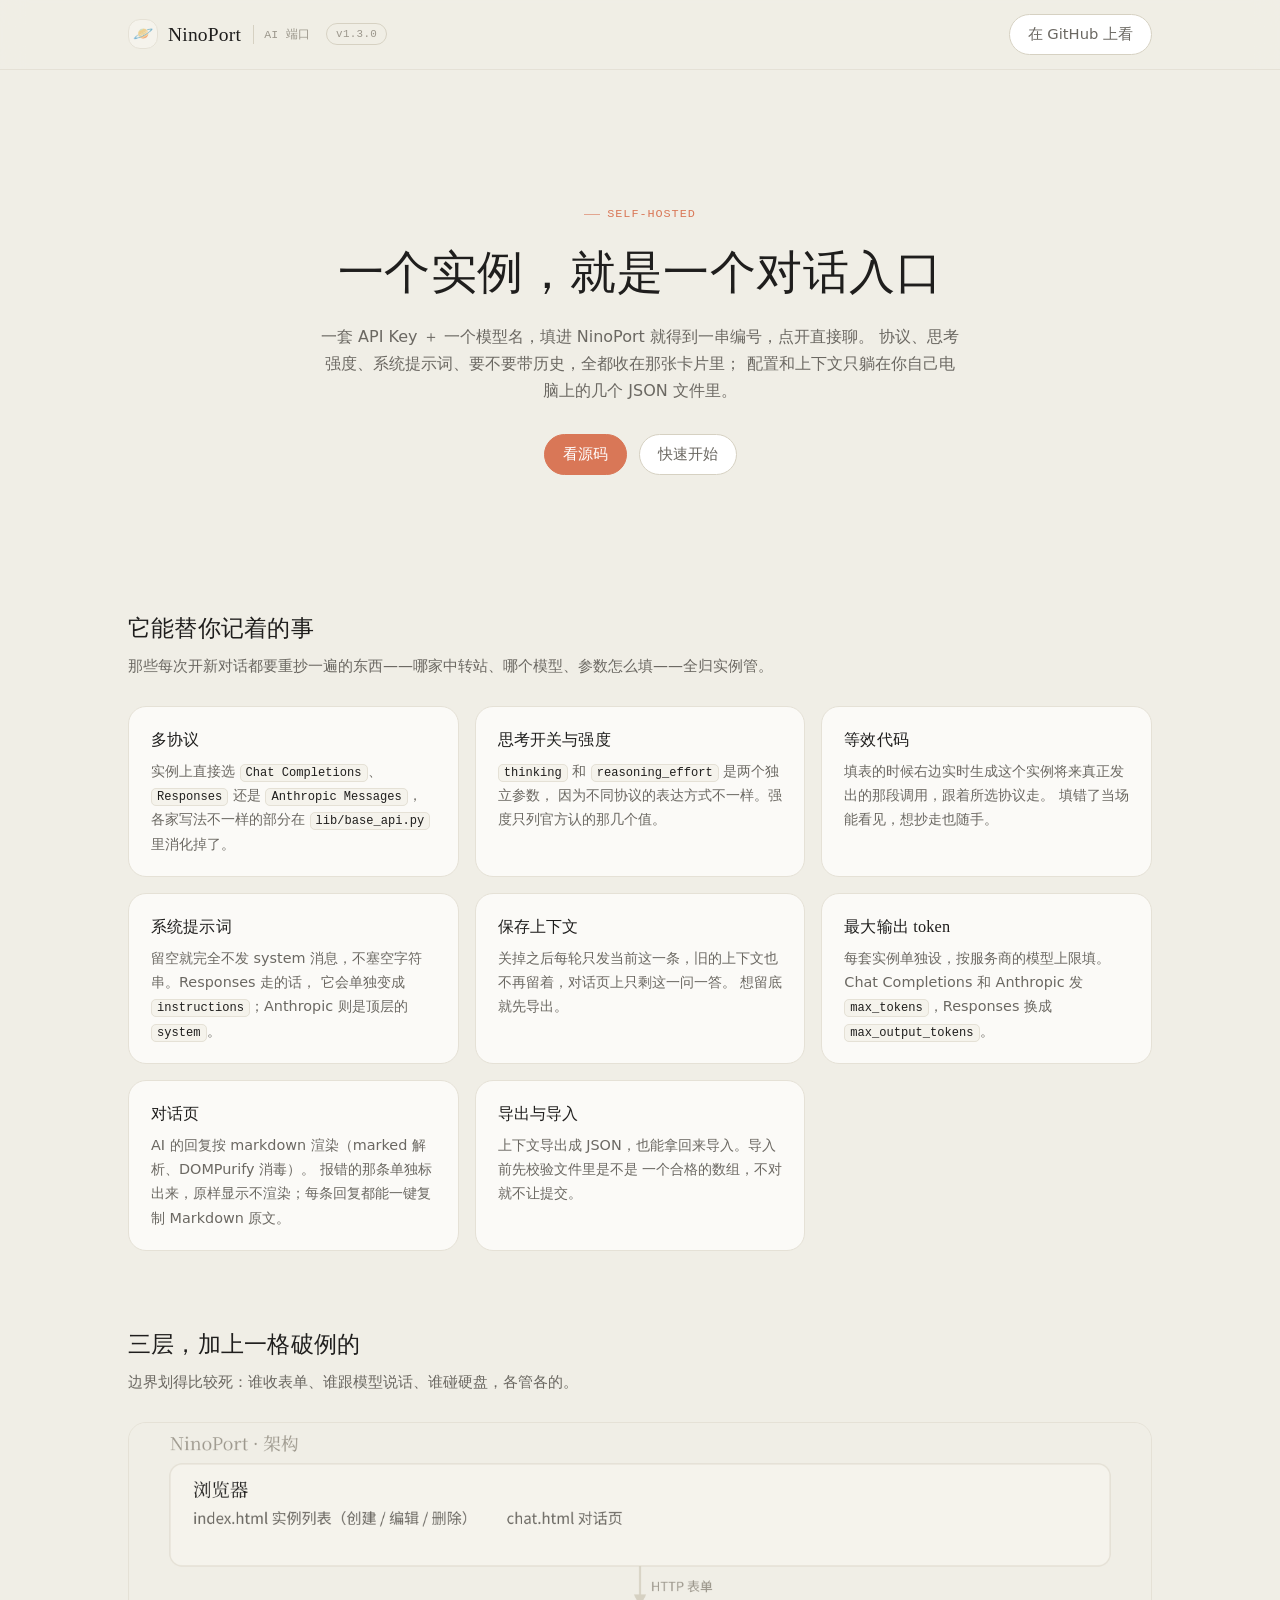
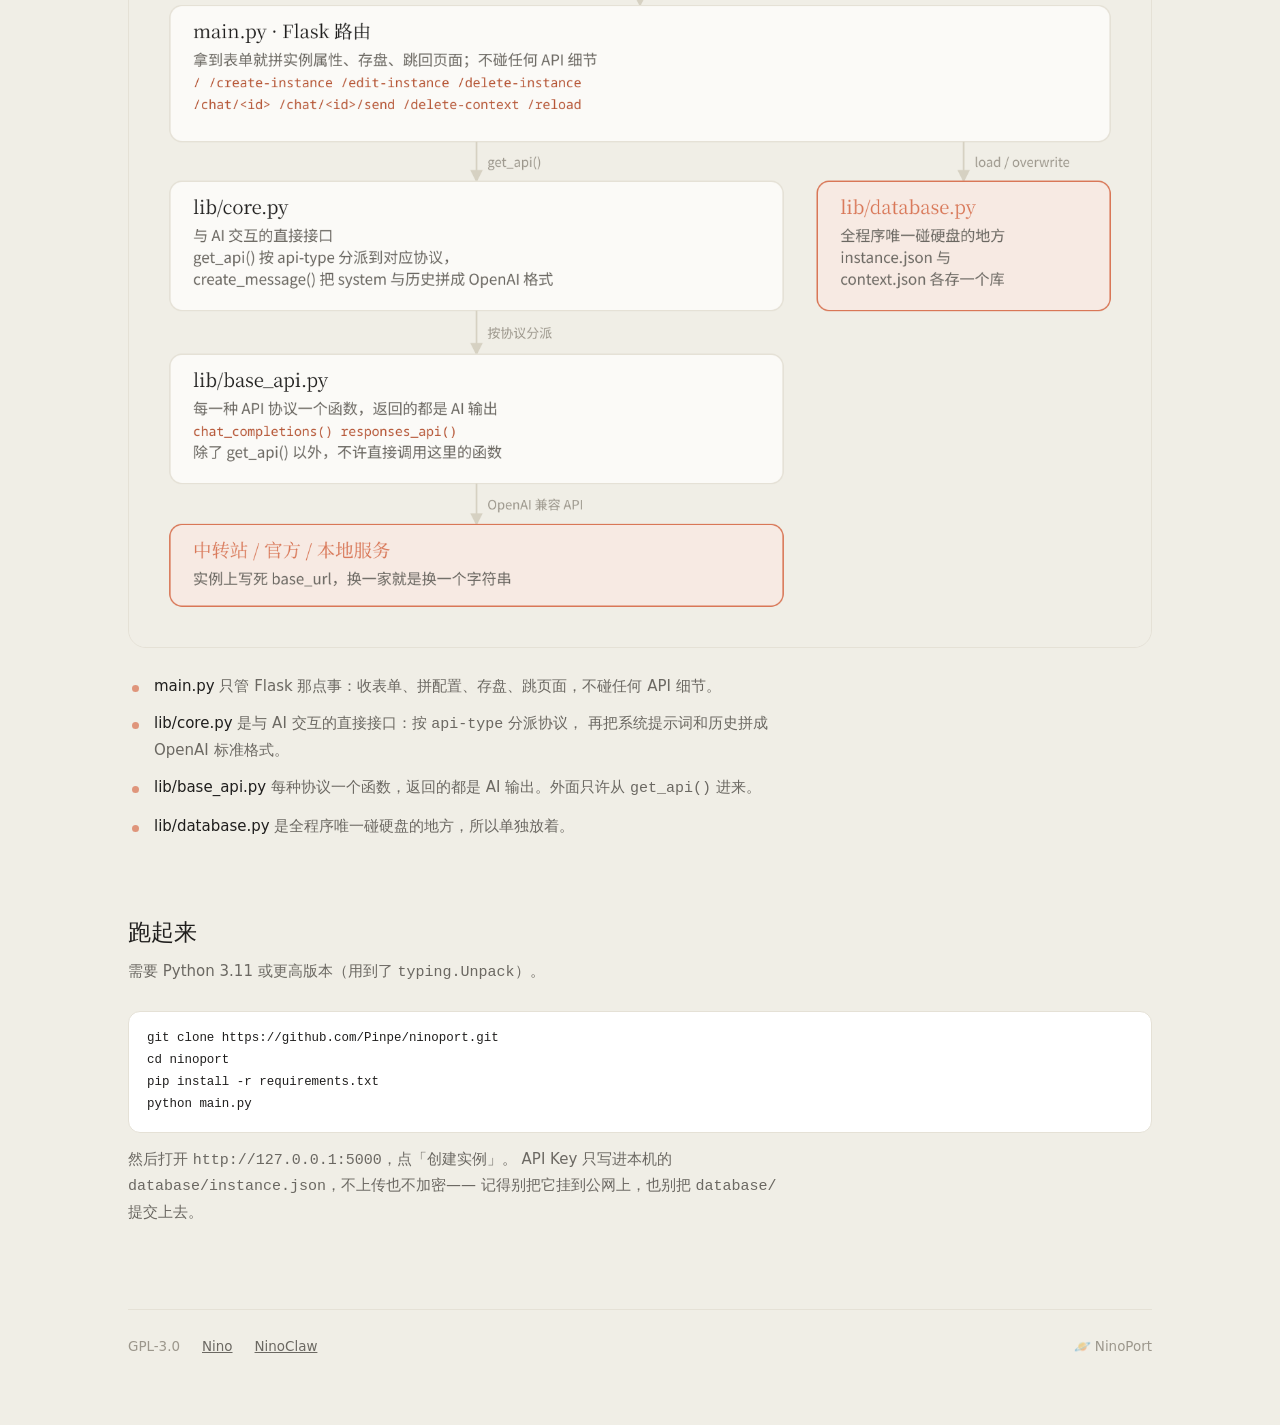
==== commit 5bf38533: "1.3.0" ====
--- a/index.html
+++ b/index.html
@@ -171,7 +171,7 @@
             <span class="brand-name">NinoPort</span>
             <span class="brand-tail">AI 端口</span>
         </a>
-        <span class="brand-version">v1.1.0</span>
+        <span class="brand-version">v1.3.0</span>
         <div class="topbar-spacer"></div>
         <a class="btn btn-ghost" href="https://github.com/Pinpe/ninoport">
             在 GitHub 上看
@@ -188,7 +188,7 @@
         <p class="hero-desc">
             一套 API Key ＋ 一个模型名，填进 NinoPort 就得到一串编号，点开直接聊。
             协议、思考强度、系统提示词、要不要带历史，全都收在那张卡片里；
-            配置和聊天记录只躺在你自己电脑上的几个 JSON 文件里。
+            配置和上下文只躺在你自己电脑上的几个 JSON 文件里。
         </p>
         <div class="hero-actions">
             <a class="btn btn-primary" href="https://github.com/Pinpe/ninoport">
@@ -208,9 +208,9 @@
         <div class="feat-grid">
             <div class="feat-card">
                 <h3>多协议</h3>
-                <p>实例上直接选 <code>Chat Completions</code> 还是
-                   <code>Responses</code>，两边写法不一样的部分在 <code>lib/base_api.py</code>
-                   里消化掉了。</p>
+                <p>实例上直接选 <code>Chat Completions</code>、<code>Responses</code>
+                   还是 <code>Anthropic Messages</code>，各家写法不一样的部分在
+                   <code>lib/base_api.py</code> 里消化掉了。</p>
             </div>
             <div class="feat-card">
                 <h3>思考开关与强度</h3>
@@ -219,23 +219,36 @@
             </div>
             <div class="feat-card">
                 <h3>等效代码</h3>
-                <p>填表的时候右边实时生成这个实例将来真正发出的那段 OpenAI 调用。
+                <p>填表的时候右边实时生成这个实例将来真正发出的那段调用，跟着所选协议走。
                    填错了当场能看见，想抄走也随手。</p>
             </div>
             <div class="feat-card">
                 <h3>系统提示词</h3>
                 <p>留空就完全不发 system 消息，不塞空字符串。Responses 走的话，
-                   它会单独变成 <code>instructions</code>。</p>
+                   它会单独变成 <code>instructions</code>；Anthropic 则是顶层的
+                   <code>system</code>。</p>
             </div>
             <div class="feat-card">
                 <h3>保存上下文</h3>
-                <p>关掉之后每轮只发当前这一条。记录照样留着，只是不进请求——
-                   想拿同一个实例试不同的开场，不用来回清库。</p>
+                <p>关掉之后每轮只发当前这一条，旧的上下文也不再留着，对话页上只剩这一问一答。
+                   想留底就先导出。</p>
+            </div>
+            <div class="feat-card">
+                <h3>最大输出 token</h3>
+                <p>每套实例单独设，按服务商的模型上限填。Chat Completions 和
+                   Anthropic 发 <code>max_tokens</code>，Responses 换成
+                   <code>max_output_tokens</code>。</p>
             </div>
             <div class="feat-card">
                 <h3>对话页</h3>
                 <p>AI 的回复按 markdown 渲染（marked 解析、DOMPurify 消毒）。
-                   报错的那条单独标出来，原样显示不渲染。</p>
+                   报错的那条单独标出来，原样显示不渲染；每条回复都能一键复制
+                   Markdown 原文。</p>
+            </div>
+            <div class="feat-card">
+                <h3>导出与导入</h3>
+                <p>上下文导出成 JSON，也能拿回来导入。导入前先校验文件里是不是
+                   一个合格的数组，不对就不让提交。</p>
             </div>
         </div>
     </section>
@@ -247,7 +260,7 @@
             边界划得比较死：谁收表单、谁跟模型说话、谁碰硬盘，各管各的。
         </p>
 
-        <img class="shot" src="readme_src/architecture.png"
+        <img class="shot" src="readme-src/architecture.png"
              alt="NinoPort 架构图：浏览器 → main.py 路由 → lib/core.py → lib/base_api.py → 外部 API；lib/database.py 单独管磁盘">
 
         <ul class="layers" style="margin-top:26px">
--- a/static/style.css
+++ b/static/style.css
@@ -236,6 +236,27 @@
 .btn-danger:hover { background: #9C3826; border-color: #9C3826; }
 .btn-danger:focus-visible { outline-color: var(--danger); }
 
+/* 禁用：得让人一眼看出点不动 —— 导入文件格式不对时，「导入」会落在这里 */
+.btn:disabled,
+.btn:disabled:hover,
+.btn:disabled:active {
+    opacity: .42;
+    cursor: not-allowed;
+    transform: none;
+}
+
+.btn-primary:disabled,
+.btn-primary:disabled:hover {
+    background: var(--clay);
+    border-color: var(--clay);
+}
+
+.btn-danger:disabled,
+.btn-danger:disabled:hover {
+    background: var(--danger);
+    border-color: var(--danger);
+}
+
 .btn svg { width: 16px; height: 16px; flex: none; }
 
 .icon-btn {
@@ -371,12 +392,22 @@
 
 .card-head .icon-btn { pointer-events: auto; }
 
-/* 卡片右上角那组按钮（编辑 / 清空记录 / 删除） */
+/* 卡片右上角那组按钮（编辑 / 管理上下文 / 删除） */
 .card-actions {
     display: flex;
     align-items: center;
     gap: 1px;
     flex: none;
+}
+
+/* 真身是 file input，只是藏起来给导入按钮按。别用 display:none 以外
+   的花招，藏得太狠某些浏览器就点不开了 */
+.card-file {
+    position: absolute;
+    width: 1px;
+    height: 1px;
+    opacity: 0;
+    pointer-events: none;
 }
 
 .card-model {
@@ -485,6 +516,7 @@
 
 .modal-lg { max-width: 1040px; }
 .modal-sm { max-width: 420px; }
+.modal-ctx { max-width: 468px; }
 
 .modal-head {
     display: flex;
@@ -540,6 +572,105 @@
 
 /* 纵向滚动的小弹窗 */
 .modal-scroll { overflow-y: auto; padding: 22px 24px; }
+
+/* ── 管理上下文：三枚动作条 ──────────────────────────────────────────────── */
+.ctx-list {
+    display: flex;
+    flex-direction: column;
+    gap: 10px;
+}
+
+.ctx-action {
+    display: flex;
+    align-items: center;
+    gap: 14px;
+    width: 100%;
+    padding: 13px 14px;
+    font: inherit;
+    color: inherit;
+    text-align: left;
+    background: var(--surface-2);
+    border: 1px solid var(--line);
+    border-radius: var(--r-md);
+    cursor: pointer;
+    transition: background var(--dur) var(--ease), border-color var(--dur) var(--ease),
+                transform var(--dur) var(--ease), box-shadow var(--dur) var(--ease);
+}
+
+.ctx-action:hover {
+    background: var(--surface-3);
+    border-color: var(--clay-line);
+    transform: translateY(-1px);
+    box-shadow: var(--shadow-sm);
+}
+
+.ctx-action:active { transform: translateY(0); }
+
+.ctx-icon {
+    flex: none;
+    display: grid;
+    place-items: center;
+    width: 42px;
+    height: 42px;
+    border-radius: var(--r-md);
+    background: var(--clay-soft);
+    border: 1px solid var(--clay-line);
+    color: var(--clay-deep);
+}
+
+.ctx-icon svg { width: 19px; height: 19px; }
+
+.ctx-text {
+    flex: 1;
+    min-width: 0;
+}
+
+.ctx-title {
+    display: block;
+    font-size: .95rem;
+    font-weight: 500;
+    line-height: 1.45;
+}
+
+.ctx-desc {
+    display: block;
+    margin-top: 2px;
+    font-size: .79rem;
+    line-height: 1.5;
+    color: var(--text-3);
+}
+
+.ctx-go {
+    flex: none;
+    width: 16px;
+    height: 16px;
+    color: var(--text-3);
+    transition: transform var(--dur) var(--ease), color var(--dur) var(--ease);
+}
+
+.ctx-action:hover .ctx-go {
+    transform: translateX(2px);
+    color: var(--clay);
+}
+
+.ctx-action.is-danger .ctx-icon {
+    background: var(--danger-soft);
+    border-color: var(--danger-line);
+    color: var(--danger);
+}
+
+.ctx-action.is-danger:hover { border-color: var(--danger-line); }
+
+.ctx-action.is-danger:hover .ctx-go { color: var(--danger); }
+
+/* 两个隐藏表单：留着给导出 / 导入提交，别让它们占版面 */
+.ctx-forms {
+    position: absolute;
+    width: 1px;
+    height: 1px;
+    overflow: hidden;
+    clip-path: inset(50%);
+}
 
 /* ── 创建实例：大弹窗，左右两栏 ──────────────────────────────────────────── */
 /* 两栏的高必须由外面「给」，不能由内容「顶」：
@@ -635,6 +766,12 @@
     background-size: 15px;
 }
 
+/* 数字那格：别铺满一整行，看着像要填一整句话 */
+.input-num {
+    max-width: 180px;
+    font-variant-numeric: tabular-nums;
+}
+
 .input::placeholder,
 .textarea::placeholder { color: var(--text-3); font-family: var(--font-sans); }
 
@@ -789,6 +926,165 @@
 
 .confirm-warn { color: var(--danger); }
 
+/* 导入：文件过了校验就在这儿报一声「共几条」，没过就把原因摆出来 */
+.import-count {
+    margin-top: 10px;
+    font-family: var(--font-mono);
+    font-size: .82rem;
+    color: var(--text-3);
+}
+
+.confirm-text.is-error {
+    margin-top: 10px;
+    padding: 9px 12px;
+    border-radius: var(--r-sm);
+    background: var(--danger-soft);
+    border: 1px solid var(--danger-line);
+    color: var(--danger);
+    font-size: .84rem;
+    line-height: 1.6;
+    overflow-wrap: anywhere;
+}
+
+/* ── 关于：大弹窗 ─────────────────────────────────────────────────────────── */
+.modal-about { max-width: 820px; }
+
+.about-hero {
+    position: relative;
+    display: flex;
+    flex-direction: column;
+    align-items: center;
+    text-align: center;
+    padding: 48px 40px 36px;
+    border-bottom: 1px solid var(--line);
+    background:
+        radial-gradient(120% 150% at 50% -35%, var(--clay-soft) 0%, var(--surface) 64%);
+}
+
+.about-hero .modal-close {
+    position: absolute;
+    top: 16px;
+    right: 16px;
+    margin: 0;
+}
+
+.about-orb {
+    display: grid;
+    place-items: center;
+    width: 66px;
+    height: 66px;
+    margin-bottom: 18px;
+    font-size: 33px;
+    line-height: 1;
+    background: var(--surface);
+    border: 1px solid var(--clay-line);
+    border-radius: 21px;
+    box-shadow: var(--shadow-sm);
+}
+
+.about-title {
+    font-size: clamp(1.7rem, 3.4vw, 2.1rem);
+    letter-spacing: .01em;
+}
+
+.about-tagline {
+    margin-top: 8px;
+    font-size: .92rem;
+    color: var(--text-2);
+}
+
+.about-body {
+    overflow-y: auto;
+    padding: 30px 40px 28px;
+}
+
+.about-meta {
+    display: grid;
+    grid-template-columns: repeat(2, minmax(0, 1fr));
+    gap: 1px;
+    overflow: hidden;
+    background: var(--line);
+    border: 1px solid var(--line);
+    border-radius: var(--r-md);
+}
+
+.about-meta-item {
+    display: flex;
+    flex-direction: column;
+    gap: 2px;
+    padding: 13px 18px;
+    background: var(--surface);
+}
+
+.about-meta-label {
+    font-family: var(--font-mono);
+    font-size: .68rem;
+    letter-spacing: .08em;
+    color: var(--text-3);
+}
+
+.about-meta-value {
+    font-size: .92rem;
+    line-height: 1.5;
+    overflow-wrap: anywhere;
+}
+
+.about-copy {
+    margin-top: 24px;
+    font-size: .92rem;
+    line-height: 1.85;
+    color: var(--text-2);
+}
+
+.about-copy p + p { margin-top: 10px; }
+
+.about-copy code {
+    font-family: var(--font-mono);
+    font-size: .86em;
+    background: var(--surface-2);
+    border: 1px solid var(--line);
+    border-radius: 5px;
+    padding: 1px 5px;
+    color: var(--text);
+}
+
+.about-caution { color: var(--text-3); font-size: .86rem; }
+
+.about-ver {
+    font-family: var(--font-mono);
+    font-size: .72rem;
+    font-weight: 400;
+    color: var(--text-3);
+    letter-spacing: .03em;
+    padding: 2px 8px;
+    border: 1px solid var(--line-2);
+    border-radius: var(--r-pill);
+    vertical-align: middle;
+}
+
+.about-links {
+    display: flex;
+    flex-wrap: wrap;
+    gap: 8px;
+    margin-top: 24px;
+}
+
+.about-link {
+    font-size: .84rem;
+    color: var(--clay-deep);
+    text-decoration: none;
+    padding: 6px 13px;
+    border: 1px solid var(--clay-line);
+    border-radius: var(--r-pill);
+    background: var(--clay-soft);
+    transition: background var(--dur) var(--ease), border-color var(--dur) var(--ease);
+}
+
+.about-link:hover {
+    background: #fff;
+    border-color: var(--clay);
+}
+
 /* ============================================================================
    聊天页
    ========================================================================== */
@@ -861,6 +1157,7 @@
 .msg-row.msg-ai   { justify-content: flex-start; }
 
 .bubble {
+    position: relative;      /* 复制按钮要贴在它的角上 */
     max-width: 84%;
     padding: 11px 16px;
     border-radius: 16px;
@@ -871,6 +1168,50 @@
 }
 
 .bubble-text { white-space: pre-wrap; }
+
+/* 复制这一条的 markdown 原文：平时藏着，鼠标停到气泡上才浮出来；
+   触屏没有 hover，就让它一直露着（不然手机上一辈子按不到） */
+.msg-copy {
+    position: absolute;
+    bottom: -11px;
+    right: -6px;
+    display: inline-flex;
+    align-items: center;
+    gap: 5px;
+    padding: 3px 9px;
+    border: 1px solid var(--line-2);
+    border-radius: var(--r-pill);
+    background: var(--surface);
+    color: var(--text-3);
+    font-family: var(--font-sans);
+    font-size: .72rem;
+    line-height: 1.5;
+    cursor: pointer;
+    opacity: 0;
+    transform: translateY(2px);
+    transition: opacity var(--dur) var(--ease), transform var(--dur) var(--ease),
+                color var(--dur) var(--ease), border-color var(--dur) var(--ease);
+}
+
+.msg-copy svg { width: 12px; height: 12px; }
+
+.msg-row.msg-ai:hover .msg-copy,
+.msg-copy:focus-visible {
+    opacity: 1;
+    transform: translateY(0);
+}
+
+.msg-copy:hover { color: var(--text); border-color: var(--text-3); }
+
+.msg-copy.is-done {
+    color: var(--code-str);
+    border-color: var(--code-str);
+    opacity: 1;
+}
+
+@media (hover: none) {
+    .msg-copy { opacity: 1; transform: none; }
+}
 
 /* 用户：陶土色实心，右下角收一点 */
 .msg-user .bubble {
@@ -1159,6 +1500,12 @@
     .composer-inner { padding: 12px 14px 14px; }
     .composer-hint { padding: 0 14px 10px; }
     .modal-foot-note { display: none; }
+    .about-hero { padding: 34px 20px 26px; }
+    .about-orb { width: 56px; height: 56px; font-size: 28px; border-radius: 18px; }
+    .about-body { padding: 20px 18px 20px; }
+    .about-meta { grid-template-columns: minmax(0, 1fr); }
+    .ctx-action { padding: 12px; gap: 12px; }
+    .ctx-icon { width: 38px; height: 38px; }
 }
 
 /* ── 无障碍 ───────────────────────────────────────────────────────────────── */
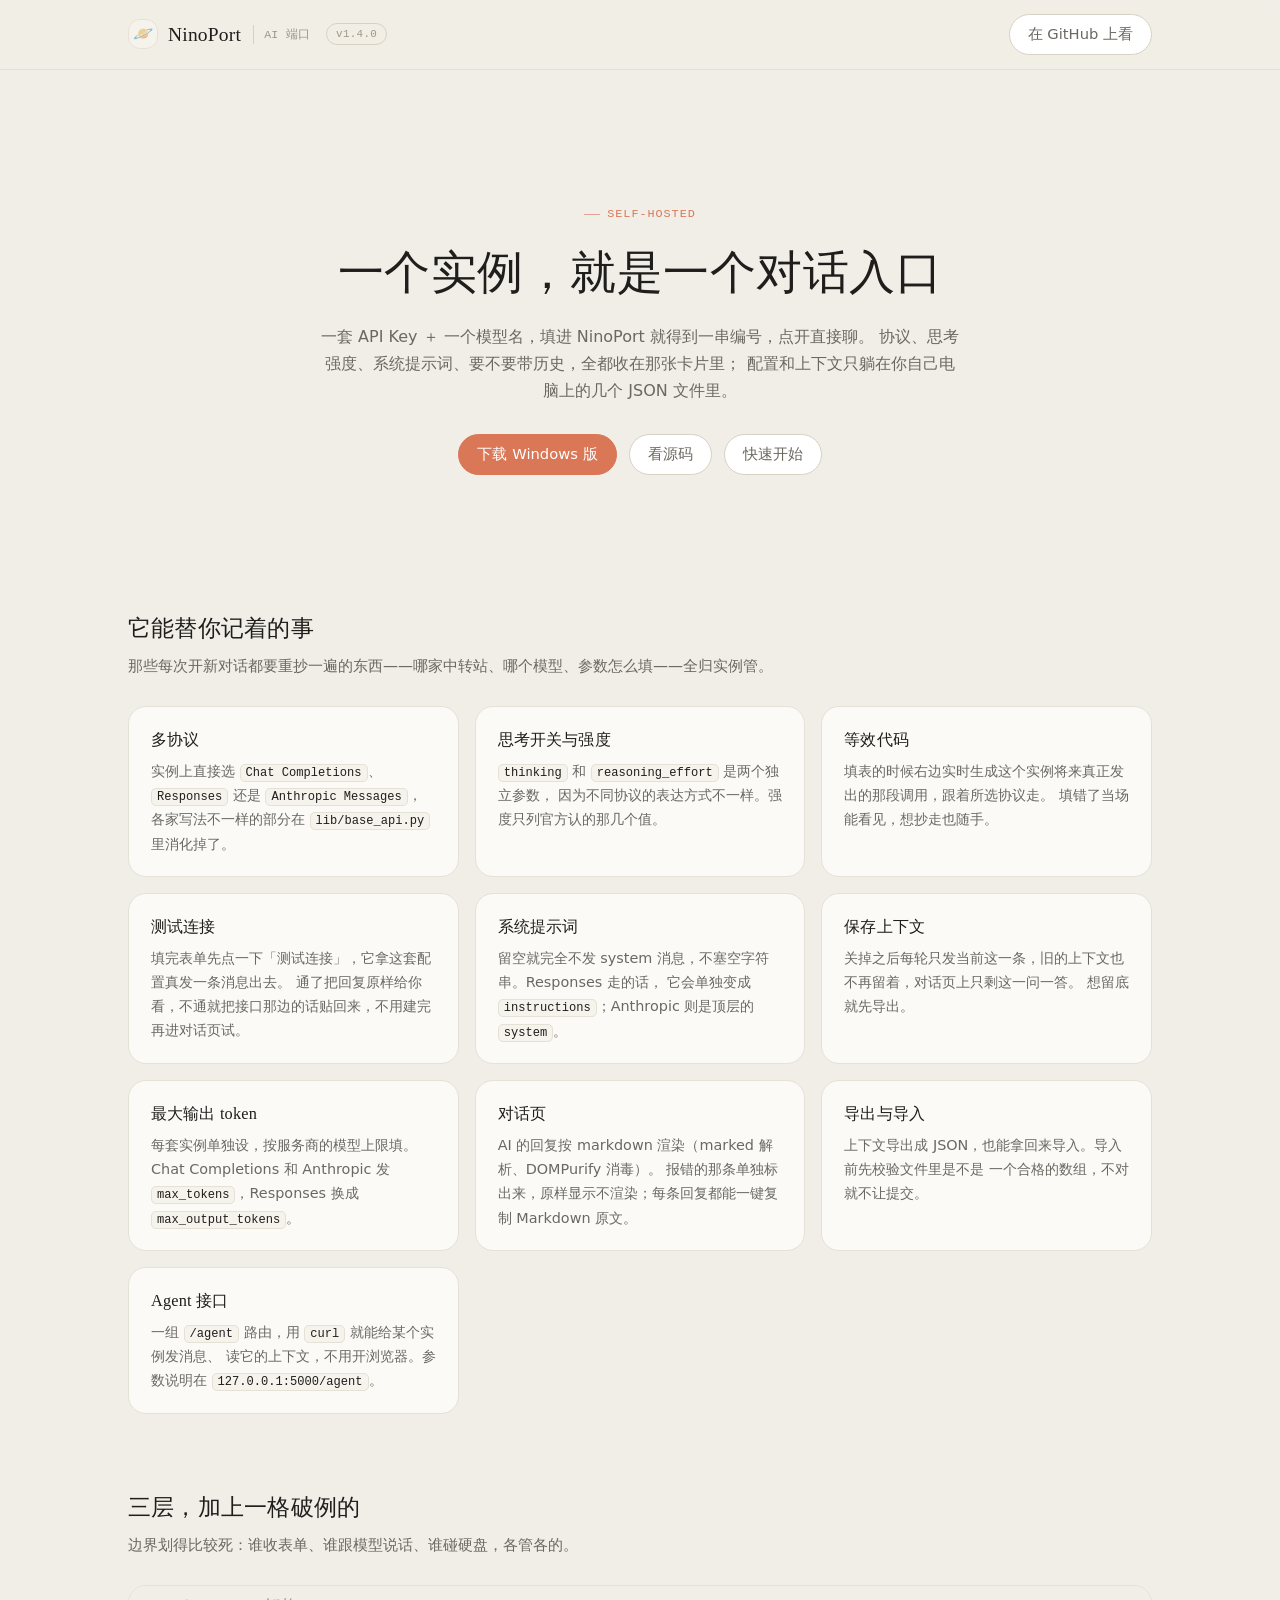
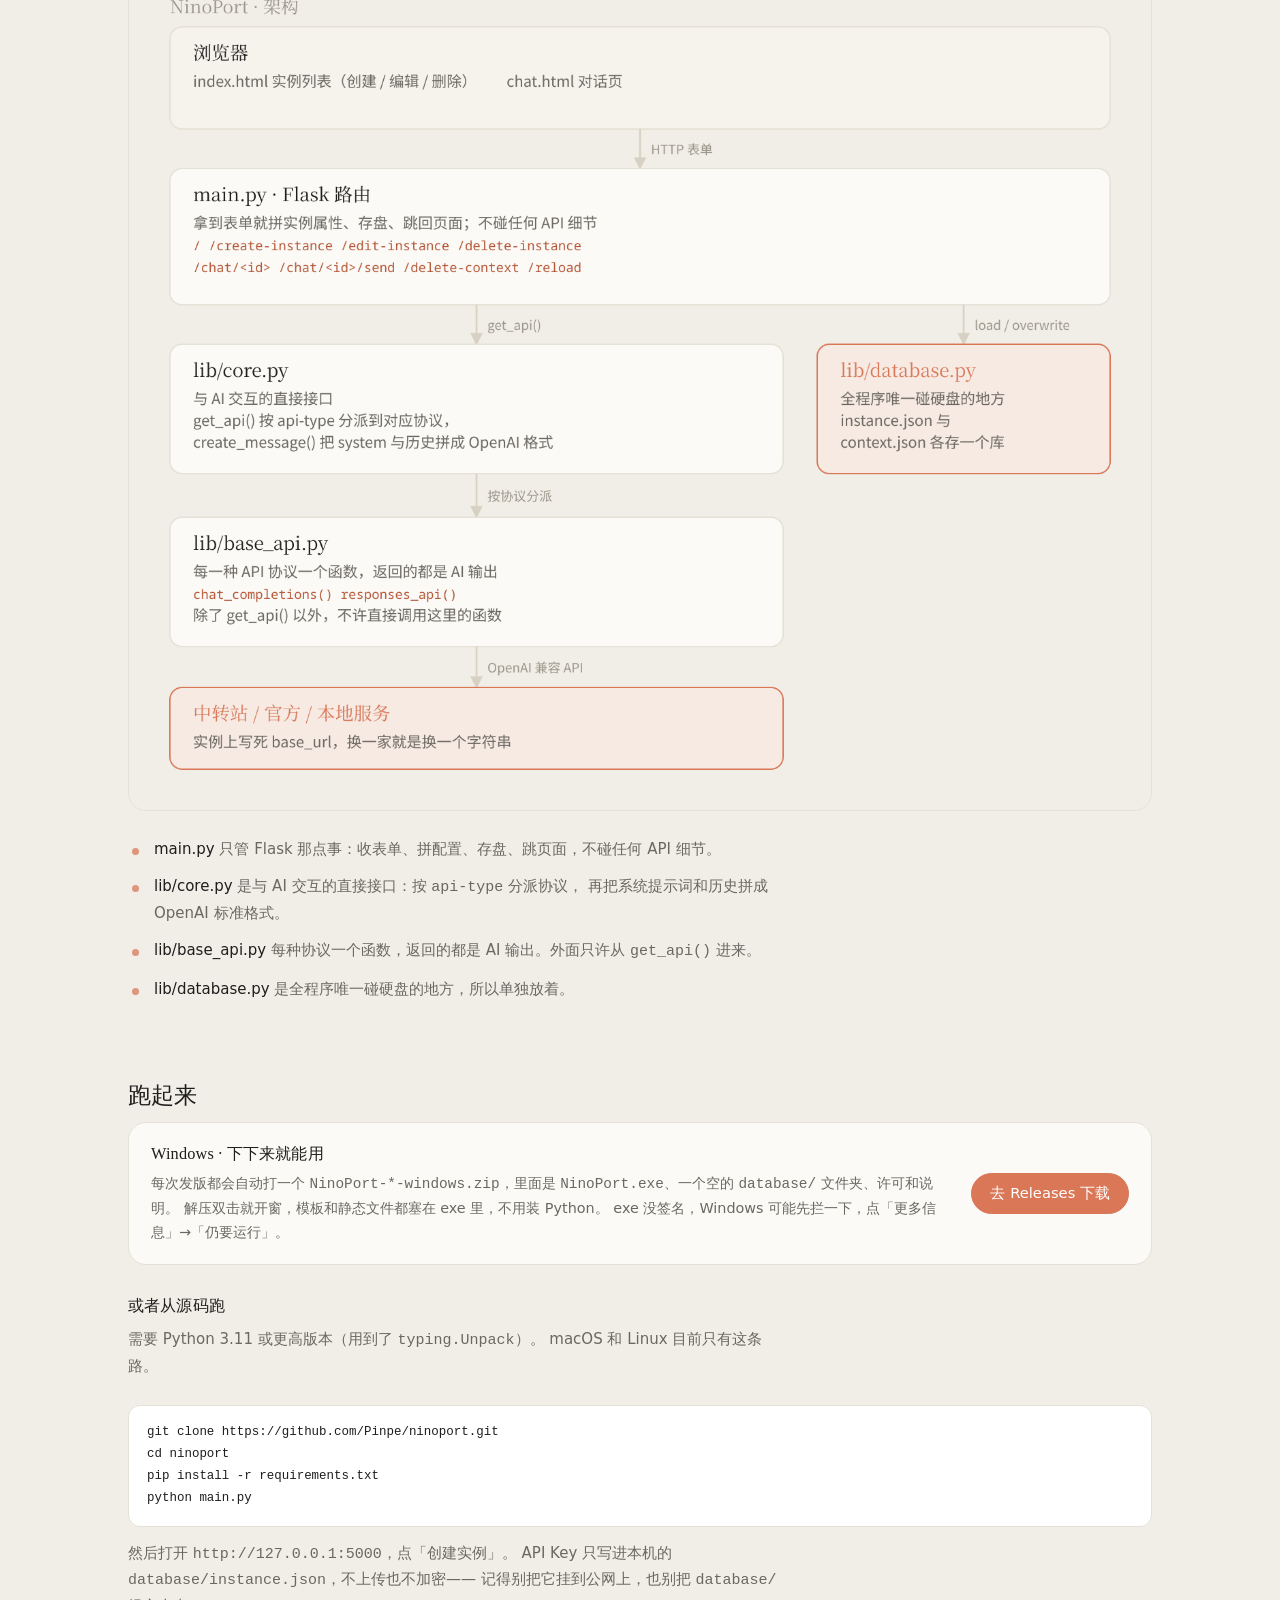
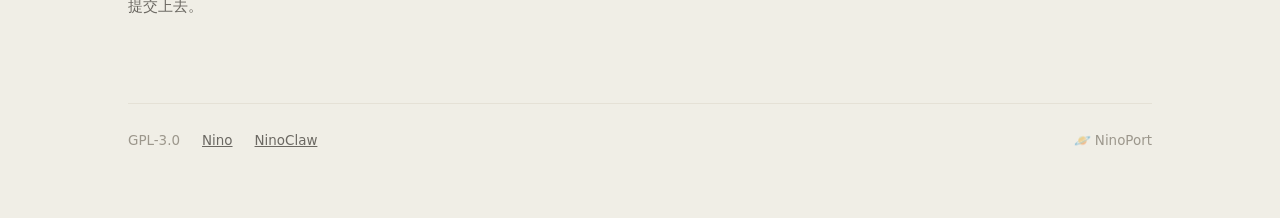
==== commit 0c238c88: "1.4.0" ====
--- a/index.html
+++ b/index.html
@@ -141,6 +141,28 @@
         /* 命令块：借程序的 .code-panel，只把留白调松一点 */
         .cmd { margin-bottom: 14px; }
 
+        /* 下载条：左边写清包里有什么，右边一个按钮 */
+        .get-box {
+            display: flex;
+            flex-wrap: wrap;
+            gap: 16px 24px;
+            align-items: center;
+            background: var(--surface);
+            border: 1px solid var(--line);
+            border-radius: var(--r-lg);
+            padding: 20px 22px;
+            margin-bottom: 30px;
+        }
+
+        .get-box-text { flex: 1; min-width: 15em; }
+        .get-box-text h3 { font-size: 1.02rem; margin-bottom: 6px; }
+        .get-box-text p { margin: 0; color: var(--text-2); font-size: .9rem; line-height: 1.68; }
+
+        .sub-h {
+            font-size: 1.02rem;
+            margin: 0 0 10px;
+        }
+
         .site-foot {
             margin-top: 84px;
             padding-top: 26px;
@@ -171,7 +193,7 @@
             <span class="brand-name">NinoPort</span>
             <span class="brand-tail">AI 端口</span>
         </a>
-        <span class="brand-version">v1.3.0</span>
+        <span class="brand-version">v1.4.0</span>
         <div class="topbar-spacer"></div>
         <a class="btn btn-ghost" href="https://github.com/Pinpe/ninoport">
             在 GitHub 上看
@@ -191,9 +213,10 @@
             配置和上下文只躺在你自己电脑上的几个 JSON 文件里。
         </p>
         <div class="hero-actions">
-            <a class="btn btn-primary" href="https://github.com/Pinpe/ninoport">
-                看源码
+            <a class="btn btn-primary" href="https://github.com/Pinpe/ninoport/releases/latest">
+                下载 Windows 版
             </a>
+            <a class="btn btn-ghost" href="https://github.com/Pinpe/ninoport">看源码</a>
             <a class="btn btn-ghost" href="#start">快速开始</a>
         </div>
     </section>
@@ -223,6 +246,11 @@
                    填错了当场能看见，想抄走也随手。</p>
             </div>
             <div class="feat-card">
+                <h3>测试连接</h3>
+                <p>填完表单先点一下「测试连接」，它拿这套配置真发一条消息出去。
+                   通了把回复原样给你看，不通就把接口那边的话贴回来，不用建完再进对话页试。</p>
+            </div>
+            <div class="feat-card">
                 <h3>系统提示词</h3>
                 <p>留空就完全不发 system 消息，不塞空字符串。Responses 走的话，
                    它会单独变成 <code>instructions</code>；Anthropic 则是顶层的
@@ -249,6 +277,12 @@
                 <h3>导出与导入</h3>
                 <p>上下文导出成 JSON，也能拿回来导入。导入前先校验文件里是不是
                    一个合格的数组，不对就不让提交。</p>
+            </div>
+            <div class="feat-card">
+                <h3>Agent 接口</h3>
+                <p>一组 <code>/agent</code> 路由，用 <code>curl</code> 就能给某个实例发消息、
+                   读它的上下文，不用开浏览器。参数说明在
+                   <code>127.0.0.1:5000/agent</code>。</p>
             </div>
         </div>
     </section>
@@ -276,8 +310,24 @@
     <!-- ── 快速开始 ──────────────────────────────────────────────────────── -->
     <section class="sec" id="start">
         <h2>跑起来</h2>
+
+        <div class="get-box">
+            <div class="get-box-text">
+                <h3>Windows · 下下来就能用</h3>
+                <p>每次发版都会自动打一个 <code>NinoPort-*-windows.zip</code>，里面是
+                   <code>NinoPort.exe</code>、一个空的 <code>database/</code> 文件夹、许可和说明。
+                   解压双击就开窗，模板和静态文件都塞在 exe 里，不用装 Python。
+                   exe 没签名，Windows 可能先拦一下，点「更多信息」→「仍要运行」。</p>
+            </div>
+            <a class="btn btn-primary" href="https://github.com/Pinpe/ninoport/releases/latest">
+                去 Releases 下载
+            </a>
+        </div>
+
+        <h3 class="sub-h">或者从源码跑</h3>
         <p class="sec-lead">
             需要 Python 3.11 或更高版本（用到了 <code>typing.Unpack</code>）。
+            macOS 和 Linux 目前只有这条路。
         </p>
 
         <pre class="code-panel cmd">git clone https://github.com/Pinpe/ninoport.git
--- a/static/style.css
+++ b/static/style.css
@@ -562,6 +562,21 @@
     border-top: 1px solid var(--line);
     background: var(--surface);
 }
+
+/* ── 测试连接 · 结果弹窗 ──────────────────────────────────────────────────── */
+.ping-body {
+    margin: 0;
+    font-family: var(--font-mono);
+    font-size: .84rem;
+    line-height: 1.6;
+    color: var(--text);
+    white-space: pre-wrap;      /* 模型回的长段落要能折行，别撑出一行到底 */
+    word-break: break-word;
+}
+
+/* 副标题临时借用成功／失败两种颜色，成功沿用页面那点草绿 */
+.modal-sub.is-ok  { color: #4E7040; }
+.modal-sub.is-err { color: var(--danger); }
 
 .modal-foot .spacer { flex: 1; }
 
